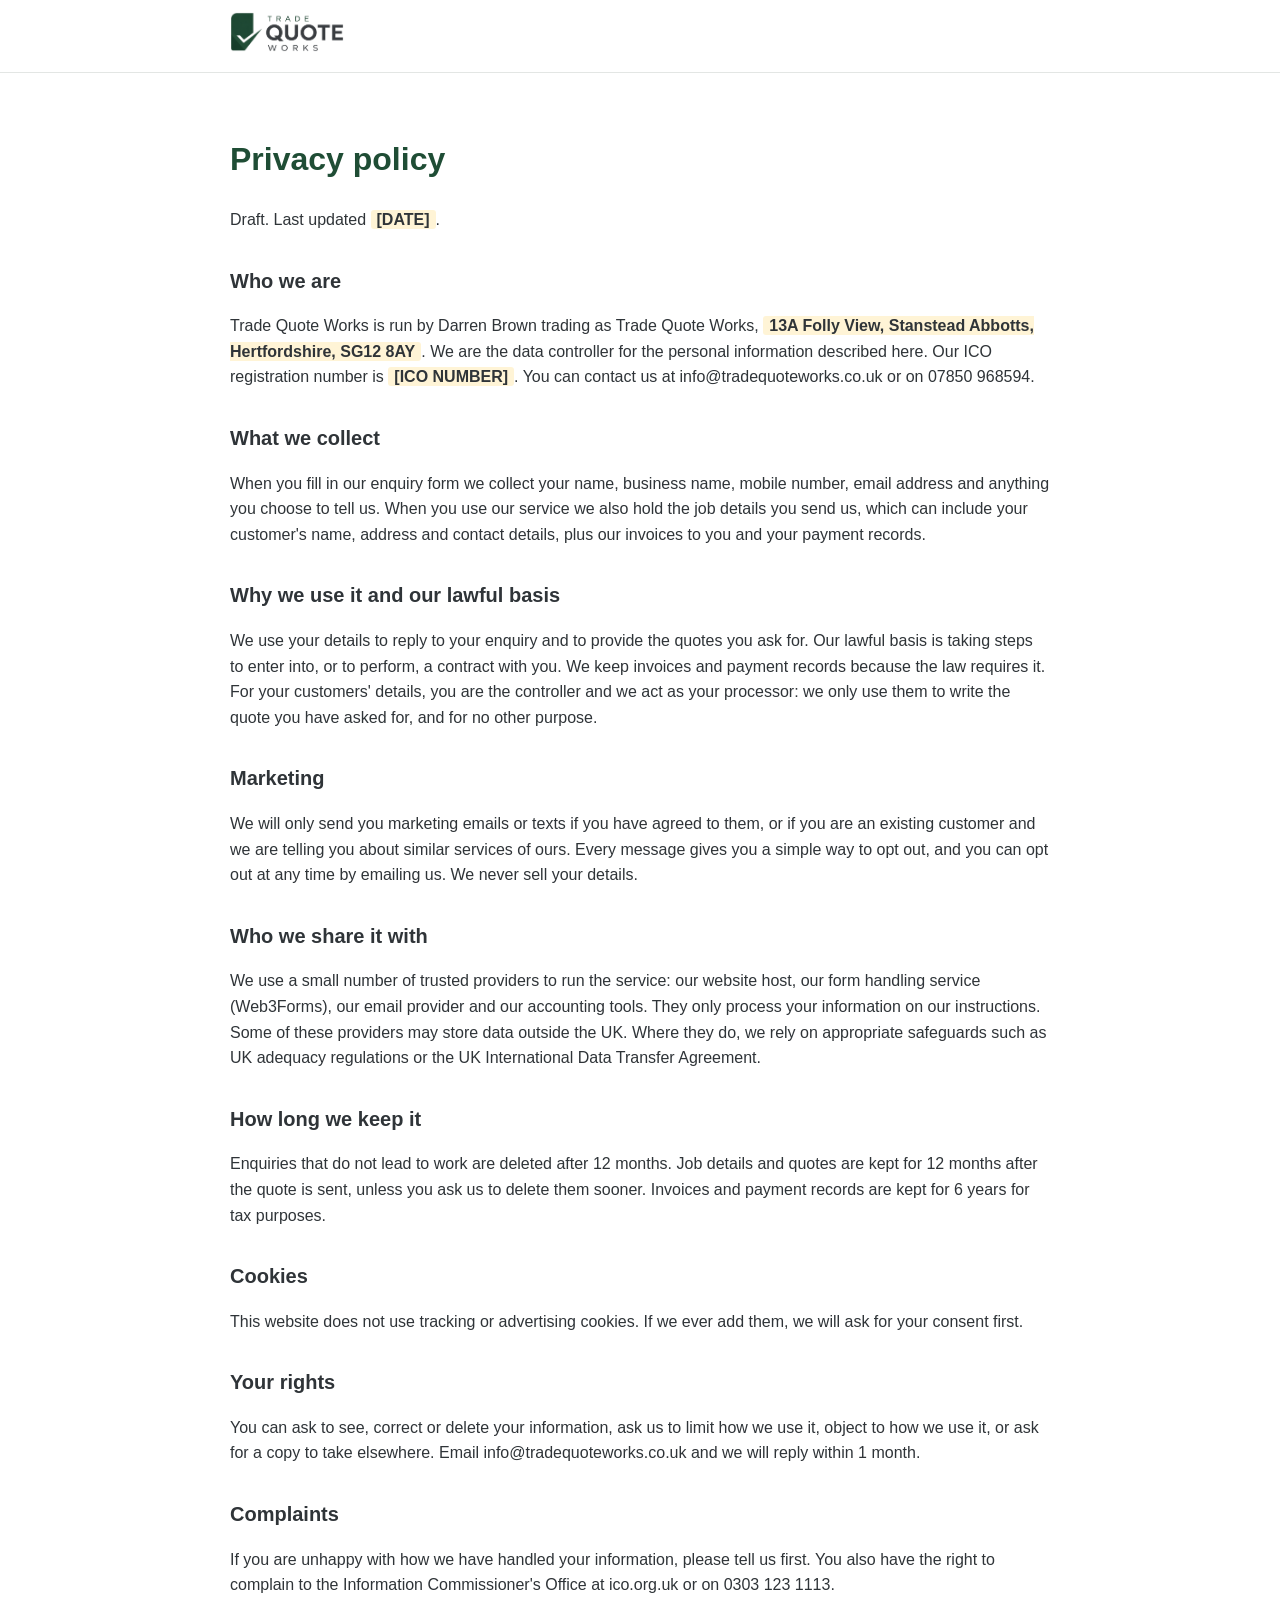
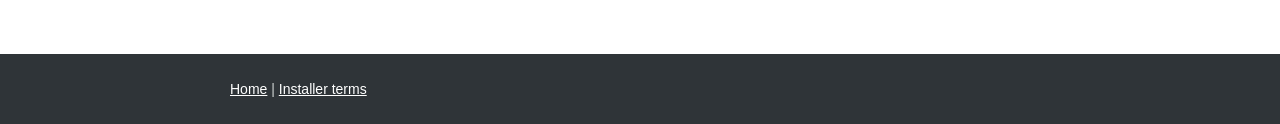
==== privacy.html @ 6a64dbe5 "Add files via upload" ====
<!DOCTYPE html><html lang="en-GB"><head><meta charset="utf-8"><meta name="viewport" content="width=device-width,initial-scale=1"><title>Privacy policy | Trade Quote Works</title><link rel="stylesheet" href="style.css"></head><body>
<header><div class="w"><a href="index.html"><img src="logo_flat.png" alt="Trade Quote Works"></a></div></header><main><div class="w">
<h1>Privacy policy</h1><p>Draft. Last updated <span class="ph">[DATE]</span>.</p>
<h2>Who we are</h2><p>Trade Quote Works is run by Darren Brown trading as Trade Quote Works, <span class="ph">13A Folly View, Stanstead Abbotts, Hertfordshire, SG12 8AY</span>. We are the data controller for the personal information described here. Our ICO registration number is <span class="ph">[ICO NUMBER]</span>. You can contact us at info@tradequoteworks.co.uk or on 07850 968594.</p>
<h2>What we collect</h2><p>When you fill in our enquiry form we collect your name, business name, mobile number, email address and anything you choose to tell us. When you use our service we also hold the job details you send us, which can include your customer's name, address and contact details, plus our invoices to you and your payment records.</p>
<h2>Why we use it and our lawful basis</h2><p>We use your details to reply to your enquiry and to provide the quotes you ask for. Our lawful basis is taking steps to enter into, or to perform, a contract with you. We keep invoices and payment records because the law requires it. For your customers' details, you are the controller and we act as your processor: we only use them to write the quote you have asked for, and for no other purpose.</p>
<h2>Marketing</h2><p>We will only send you marketing emails or texts if you have agreed to them, or if you are an existing customer and we are telling you about similar services of ours. Every message gives you a simple way to opt out, and you can opt out at any time by emailing us. We never sell your details.</p>
<h2>Who we share it with</h2><p>We use a small number of trusted providers to run the service: our website host, our form handling service (Web3Forms), our email provider and our accounting tools. They only process your information on our instructions. Some of these providers may store data outside the UK. Where they do, we rely on appropriate safeguards such as UK adequacy regulations or the UK International Data Transfer Agreement.</p>
<h2>How long we keep it</h2><p>Enquiries that do not lead to work are deleted after 12 months. Job details and quotes are kept for 12 months after the quote is sent, unless you ask us to delete them sooner. Invoices and payment records are kept for 6 years for tax purposes.</p>
<h2>Cookies</h2><p>This website does not use tracking or advertising cookies. If we ever add them, we will ask for your consent first.</p>
<h2>Your rights</h2><p>You can ask to see, correct or delete your information, ask us to limit how we use it, object to how we use it, or ask for a copy to take elsewhere. Email info@tradequoteworks.co.uk and we will reply within 1 month.</p>
<h2>Complaints</h2><p>If you are unhappy with how we have handled your information, please tell us first. You also have the right to complain to the Information Commissioner's Office at ico.org.uk or on 0303 123 1113.</p>
</div></main><footer><div class="w"><a href="index.html">Home</a> | <a href="terms.html">Installer terms</a></div></footer></body></html>
---- style.css ----
:root{--g:#1F4D35;--c:#2F3438;--l:#6B7378;--bg:#F4F6F4}
*{box-sizing:border-box}body{margin:0;font-family:Arial,Helvetica,sans-serif;color:var(--c);line-height:1.6}
.w{max-width:860px;margin:0 auto;padding:0 20px}header{border-bottom:1px solid #e3e6e4}header .w{height:72px;display:flex;align-items:center}header img{height:40px}
main{padding:40px 0}h1{color:var(--g)}h2{font-size:20px;margin-top:32px}.ph{background:#FFF4D6;padding:1px 6px;border-radius:3px;font-weight:bold}
footer{background:var(--c);color:#cfd4d2;padding:24px 0;font-size:14px}footer a{color:#fff}
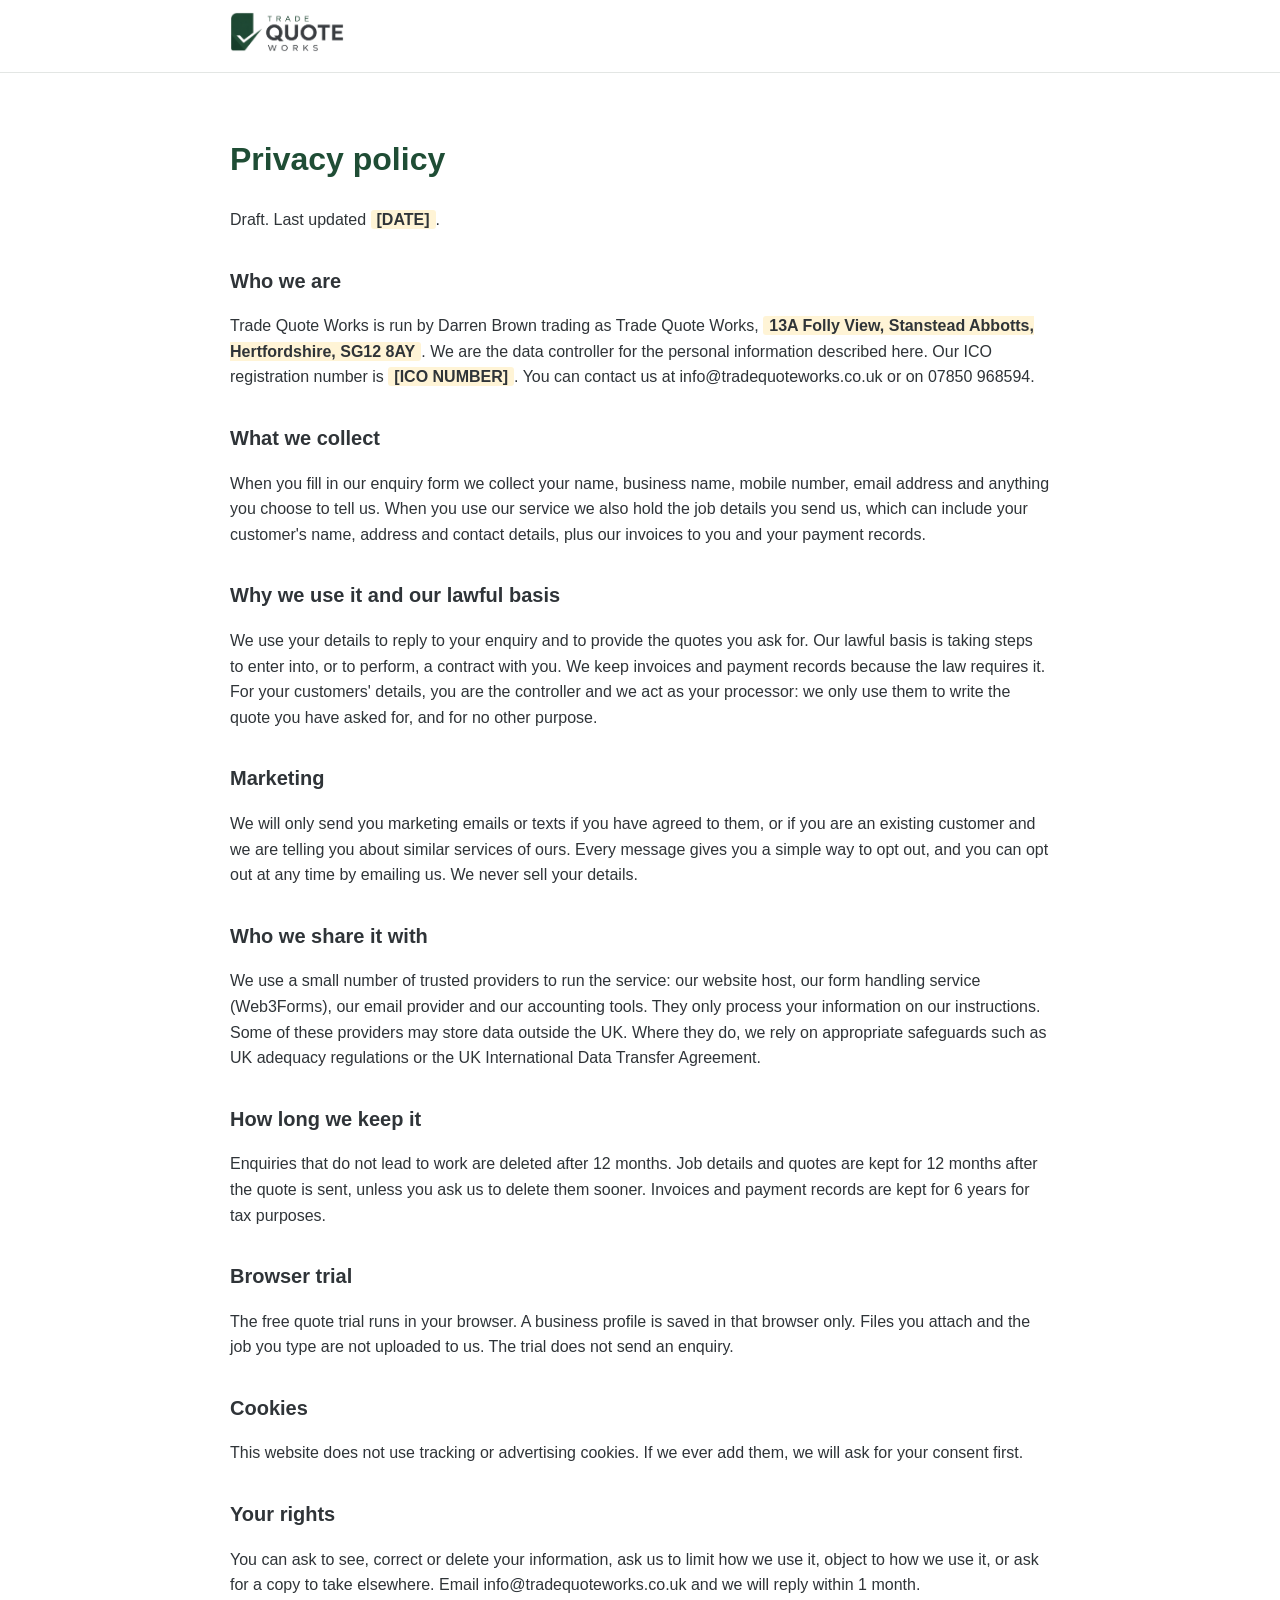
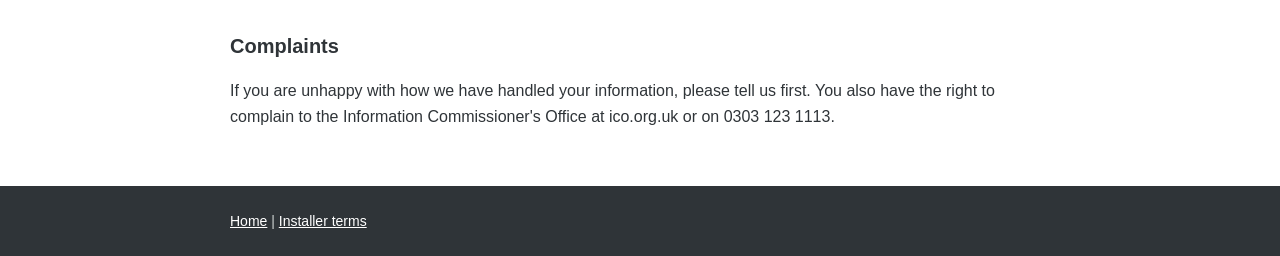
==== commit 29f36410: "Add an in-browser dummy quote trial. Try 1 quote free now opens a local intake instead of the unconn" ====
--- a/privacy.html
+++ b/privacy.html
@@ -7,6 +7,7 @@
 <h2>Marketing</h2><p>We will only send you marketing emails or texts if you have agreed to them, or if you are an existing customer and we are telling you about similar services of ours. Every message gives you a simple way to opt out, and you can opt out at any time by emailing us. We never sell your details.</p>
 <h2>Who we share it with</h2><p>We use a small number of trusted providers to run the service: our website host, our form handling service (Web3Forms), our email provider and our accounting tools. They only process your information on our instructions. Some of these providers may store data outside the UK. Where they do, we rely on appropriate safeguards such as UK adequacy regulations or the UK International Data Transfer Agreement.</p>
 <h2>How long we keep it</h2><p>Enquiries that do not lead to work are deleted after 12 months. Job details and quotes are kept for 12 months after the quote is sent, unless you ask us to delete them sooner. Invoices and payment records are kept for 6 years for tax purposes.</p>
+<h2>Browser trial</h2><p>The free quote trial runs in your browser. A business profile is saved in that browser only. Files you attach and the job you type are not uploaded to us. The trial does not send an enquiry.</p>
 <h2>Cookies</h2><p>This website does not use tracking or advertising cookies. If we ever add them, we will ask for your consent first.</p>
 <h2>Your rights</h2><p>You can ask to see, correct or delete your information, ask us to limit how we use it, object to how we use it, or ask for a copy to take elsewhere. Email info@tradequoteworks.co.uk and we will reply within 1 month.</p>
 <h2>Complaints</h2><p>If you are unhappy with how we have handled your information, please tell us first. You also have the right to complain to the Information Commissioner's Office at ico.org.uk or on 0303 123 1113.</p>
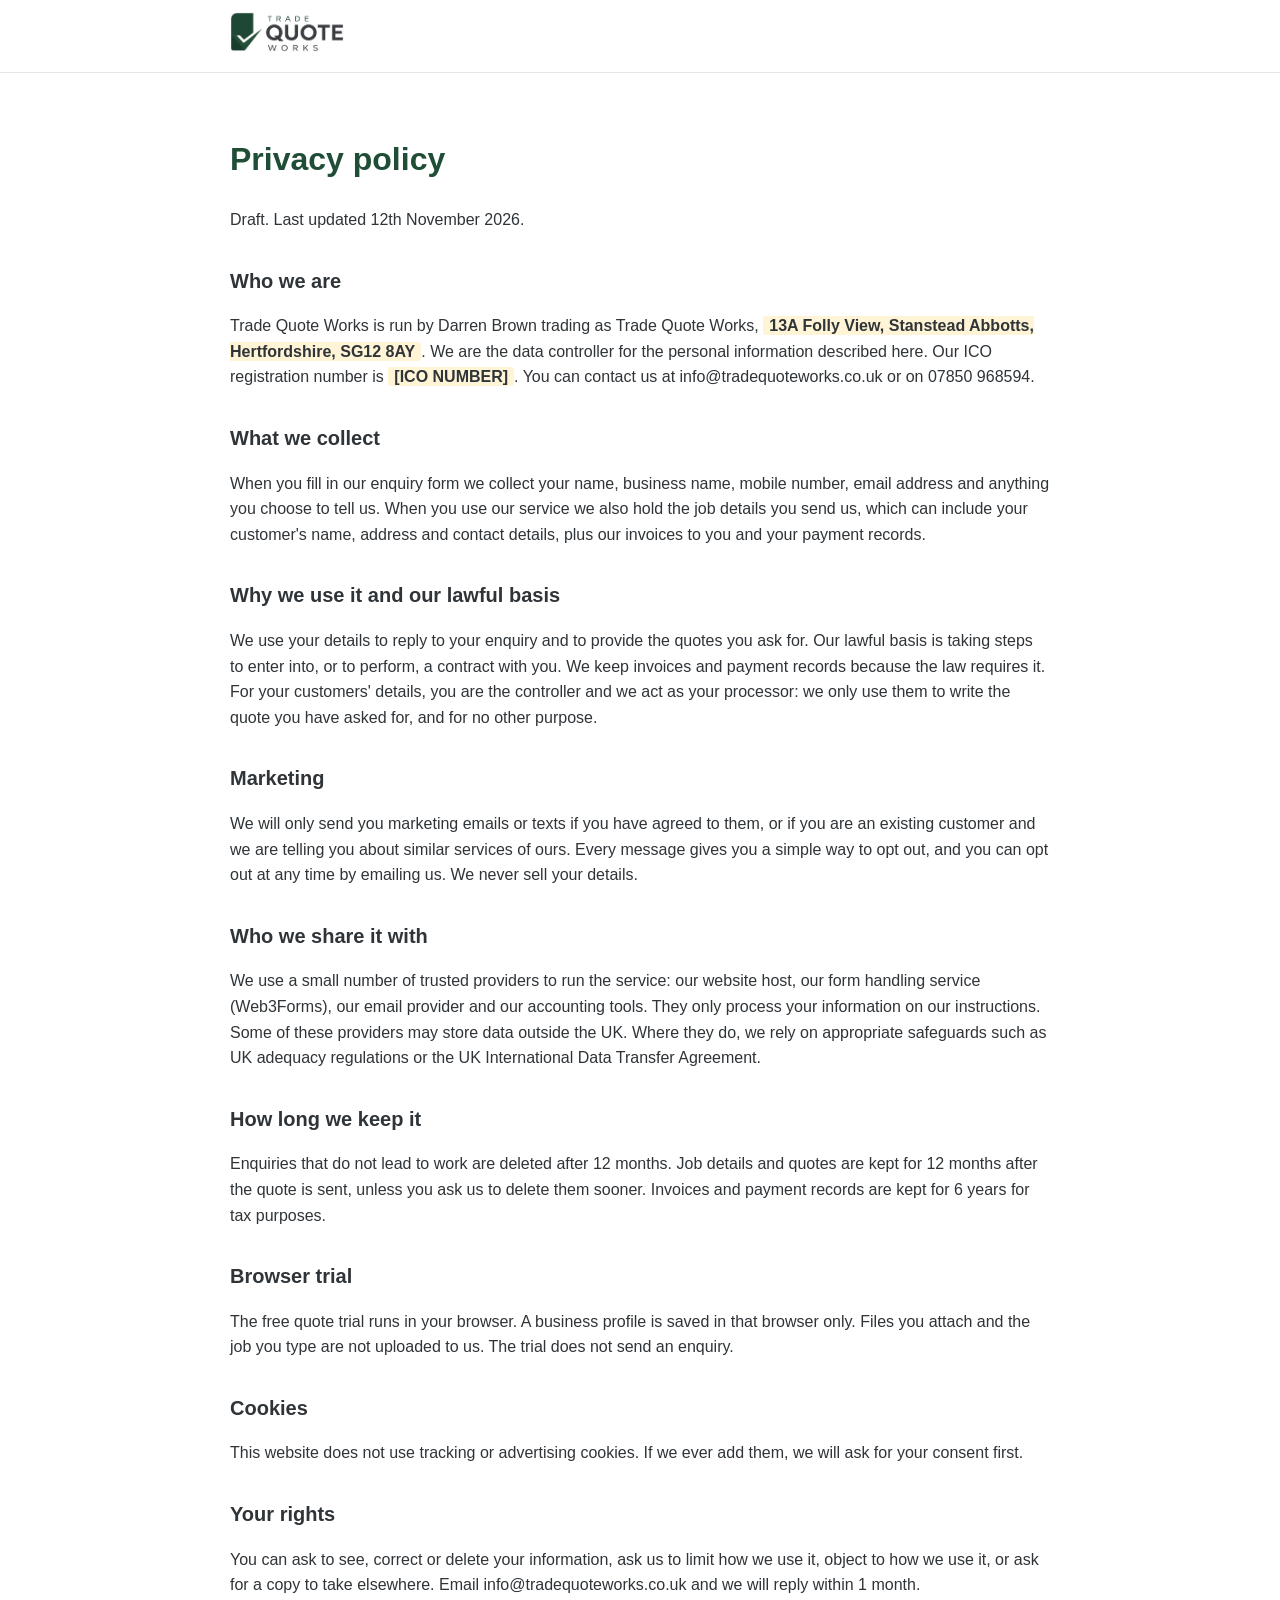
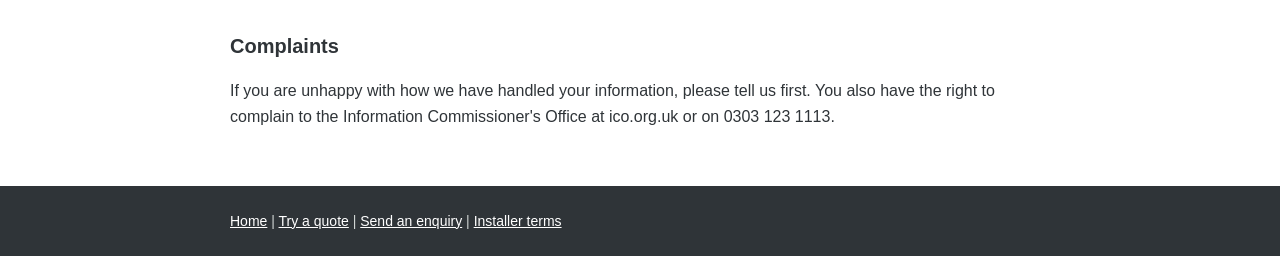
==== commit e78ea3cc: "Publish the quote trial beside the enquiry form. The first basic quote is free, then £5 per basic qu" ====
--- a/privacy.html
+++ b/privacy.html
@@ -1,6 +1,6 @@
-<!DOCTYPE html><html lang="en-GB"><head><meta charset="utf-8"><meta name="viewport" content="width=device-width,initial-scale=1"><title>Privacy policy | Trade Quote Works</title><link rel="stylesheet" href="style.css"></head><body>
+<!DOCTYPE html><html lang="en-GB"><head><meta charset="utf-8"><meta name="viewport" content="width=device-width,initial-scale=1"><title>Privacy policy | Trade Quote Works</title><link rel="icon" href="favicon.svg" type="image/svg+xml"><link rel="stylesheet" href="style.css"></head><body>
 <header><div class="w"><a href="index.html"><img src="logo_flat.png" alt="Trade Quote Works"></a></div></header><main><div class="w">
-<h1>Privacy policy</h1><p>Draft. Last updated <span class="ph">[DATE]</span>.</p>
+<h1>Privacy policy</h1><p>Draft. Last updated 12th November 2026.</p>
 <h2>Who we are</h2><p>Trade Quote Works is run by Darren Brown trading as Trade Quote Works, <span class="ph">13A Folly View, Stanstead Abbotts, Hertfordshire, SG12 8AY</span>. We are the data controller for the personal information described here. Our ICO registration number is <span class="ph">[ICO NUMBER]</span>. You can contact us at info@tradequoteworks.co.uk or on 07850 968594.</p>
 <h2>What we collect</h2><p>When you fill in our enquiry form we collect your name, business name, mobile number, email address and anything you choose to tell us. When you use our service we also hold the job details you send us, which can include your customer's name, address and contact details, plus our invoices to you and your payment records.</p>
 <h2>Why we use it and our lawful basis</h2><p>We use your details to reply to your enquiry and to provide the quotes you ask for. Our lawful basis is taking steps to enter into, or to perform, a contract with you. We keep invoices and payment records because the law requires it. For your customers' details, you are the controller and we act as your processor: we only use them to write the quote you have asked for, and for no other purpose.</p>
@@ -11,4 +11,4 @@
 <h2>Cookies</h2><p>This website does not use tracking or advertising cookies. If we ever add them, we will ask for your consent first.</p>
 <h2>Your rights</h2><p>You can ask to see, correct or delete your information, ask us to limit how we use it, object to how we use it, or ask for a copy to take elsewhere. Email info@tradequoteworks.co.uk and we will reply within 1 month.</p>
 <h2>Complaints</h2><p>If you are unhappy with how we have handled your information, please tell us first. You also have the right to complain to the Information Commissioner's Office at ico.org.uk or on 0303 123 1113.</p>
-</div></main><footer><div class="w"><a href="index.html">Home</a> | <a href="terms.html">Installer terms</a></div></footer></body></html>
+</div></main><footer><div class="w"><a href="index.html">Home</a> | <a href="quote.html">Try a quote</a> | <a href="index.html#enquiry">Send an enquiry</a> | <a href="terms.html">Installer terms</a></div></footer></body></html>
